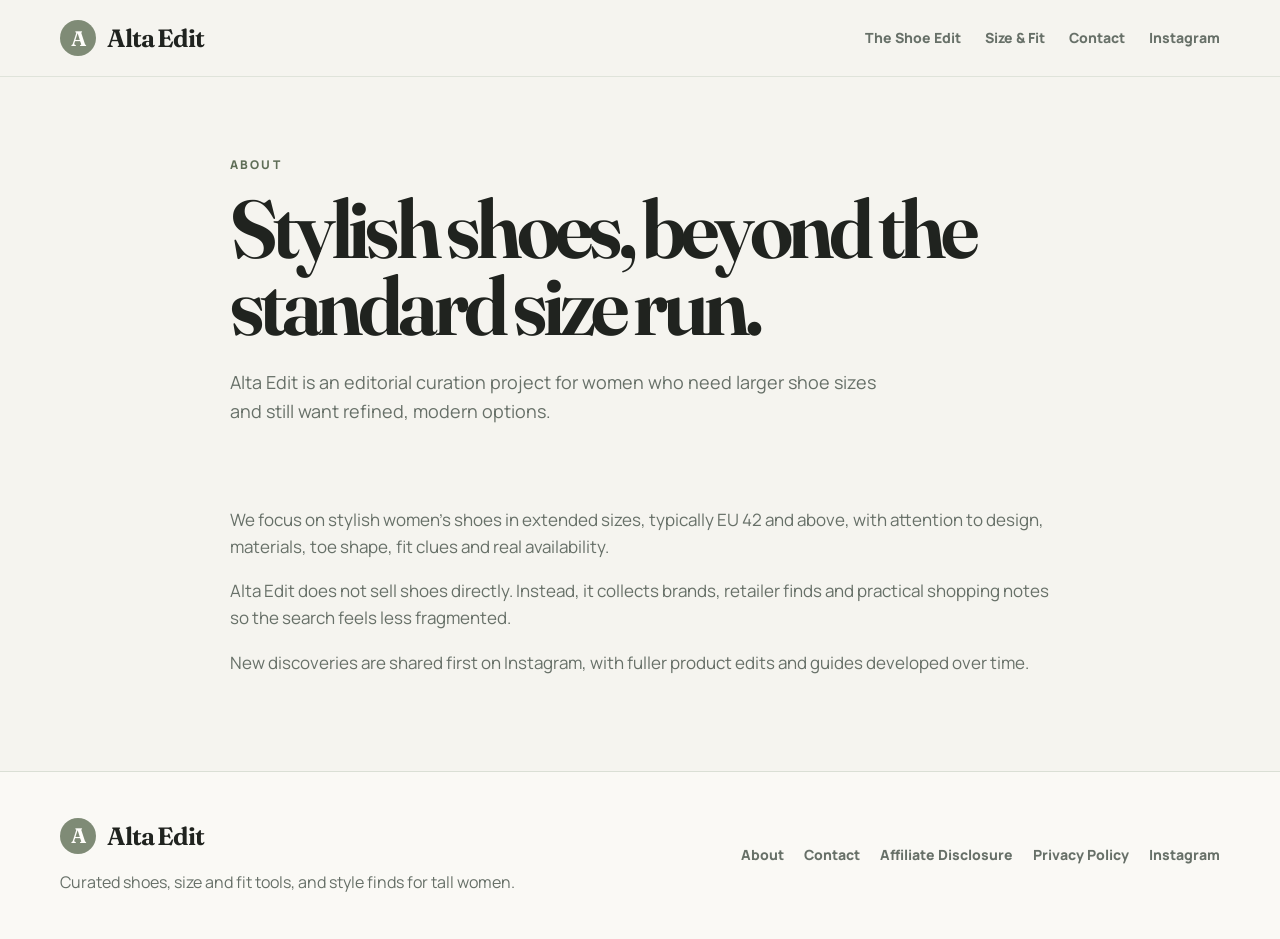
==== about.html @ fab606c3 "Prepare affiliate-ready editorial site" ====
<!doctype html>
<html lang="en">
<head>
  <meta charset="utf-8" />
  <meta name="viewport" content="width=device-width, initial-scale=1" />
  <title>About Alta Edit | Extended-Size Women’s Shoe Curation</title>
  <meta name="description" content="Learn about Alta Edit, an editorial curation site for stylish women’s shoes in extended sizes and polished finds beyond the standard size run." />
  <meta name="author" content="Alta Edit" />
  <meta property="og:title" content="About Alta Edit" />
  <meta property="og:description" content="Editorial curation for stylish women’s shoes beyond the standard size run." />
  <meta property="og:type" content="website" />
  <meta property="og:url" content="https://altaedit.com/about.html" />
  <meta property="og:site_name" content="Alta Edit" />
  <meta property="og:image" content="https://altaedit.com/assets/founder.png" />
  <meta name="twitter:card" content="summary_large_image" />
  <link rel="preconnect" href="https://fonts.googleapis.com" />
  <link rel="preconnect" href="https://fonts.gstatic.com" crossorigin />
  <link href="https://fonts.googleapis.com/css2?family=Fraunces:opsz,wght@9..144,500;9..144,600;9..144,700&family=Manrope:wght@400;500;600;700;800&display=swap" rel="stylesheet" />
  <link rel="stylesheet" href="styles.css" />
</head>
<body>
  <a class="skip-link" href="#main">Skip to content</a>
  <header class="site-header" data-header>
    <nav class="nav container" aria-label="Main navigation">
      <a href="/" class="brand" aria-label="Alta Edit home"><span class="brand-mark">A</span><span>Alta Edit</span></a>
      <button class="nav-toggle" type="button" aria-expanded="false" aria-controls="nav-menu" data-nav-toggle><span class="sr-only">Open menu</span><span></span><span></span></button>
      <div class="nav-menu" id="nav-menu" data-nav-menu><a href="/#shoe-edit">The Shoe Edit</a><a href="/#size-fit">Size &amp; Fit</a><a href="/contact.html">Contact</a><a href="https://www.instagram.com/altaedit.tall/" target="_blank" rel="noopener noreferrer">Instagram</a></div>
    </nav>
  </header>
  <main id="main" class="page-main">
    <section class="section page-hero"><div class="container narrow"><p class="eyebrow">About</p><h1>Stylish shoes, beyond the standard size run.</h1><p class="hero-text">Alta Edit is an editorial curation project for women who need larger shoe sizes and still want refined, modern options.</p></div></section>
    <section class="section page-content"><div class="container narrow"><p>We focus on stylish women’s shoes in extended sizes, typically EU 42 and above, with attention to design, materials, toe shape, fit clues and real availability.</p><p>Alta Edit does not sell shoes directly. Instead, it collects brands, retailer finds and practical shopping notes so the search feels less fragmented.</p><p>New discoveries are shared first on Instagram, with fuller product edits and guides developed over time.</p></div></section>
  </main>
  <footer class="site-footer"><div class="container footer-grid"><div><a href="/" class="brand footer-brand"><span class="brand-mark">A</span><span>Alta Edit</span></a><p>Curated shoes, size and fit tools, and style finds for tall women.</p></div><div class="footer-links"><a href="/about.html">About</a><a href="/contact.html">Contact</a><a href="/affiliate-disclosure.html">Affiliate Disclosure</a><a href="/privacy-policy.html">Privacy Policy</a><a href="https://www.instagram.com/altaedit.tall/" target="_blank" rel="noopener noreferrer">Instagram</a></div></div></footer>
  <script src="script.js"></script>
</body>
</html>
---- styles.css ----
:root {
  --bg: #F5F4EF;
  --surface: #FFFEFB;
  --text: #20231F;
  --muted: #677068;
  --accent: #7F8B76;
  --accent-dark: #5F6E57;
  --soft: #E3E7DD;
  --border: #DADFD5;
  --border-strong: #C8D0C0;
  --white: #FFFFFF;
  --shadow: 0 22px 70px rgba(32, 35, 31, 0.08);
  --radius-lg: 34px;
  --radius-md: 24px;
  --radius-sm: 16px;
  --container: 1160px;
  --font-heading: "Fraunces", Georgia, serif;
  --font-body: "Manrope", system-ui, -apple-system, BlinkMacSystemFont, "Segoe UI", sans-serif;
}

* {
  box-sizing: border-box;
}

html {
  scroll-behavior: smooth;
  scroll-padding-top: 96px;
}

body {
  margin: 0;
  overflow-x: hidden;
  background: var(--bg);
  color: var(--text);
  font-family: var(--font-body);
  font-size: 16px;
  line-height: 1.6;
}

body.menu-open {
  overflow: hidden;
}

img,
svg {
  max-width: 100%;
  height: auto;
}

a {
  color: inherit;
  text-decoration: none;
}

p,
h1,
h2,
h3 {
  margin-top: 0;
}

p {
  color: var(--muted);
}

.container {
  width: min(var(--container), calc(100% - 40px));
  margin-inline: auto;
}

.section {
  padding: 78px 0;
}

.skip-link {
  position: absolute;
  left: 16px;
  top: 16px;
  z-index: 100;
  transform: translateY(-160%);
  background: var(--text);
  color: var(--surface);
  padding: 10px 14px;
  border-radius: 999px;
  font-weight: 800;
}

.skip-link:focus {
  transform: translateY(0);
}

.sr-only {
  position: absolute;
  width: 1px;
  height: 1px;
  padding: 0;
  margin: -1px;
  overflow: hidden;
  clip-path: inset(50%);
  white-space: nowrap;
  border: 0;
}

.site-header {
  position: sticky;
  top: 0;
  z-index: 50;
  background: rgba(245, 244, 239, 0.86);
  backdrop-filter: blur(18px);
  border-bottom: 1px solid rgba(218, 223, 213, 0.8);
  transition: box-shadow 180ms ease, background 180ms ease;
}

.site-header.is-scrolled {
  background: rgba(255, 254, 251, 0.92);
  box-shadow: 0 12px 40px rgba(32, 35, 31, 0.07);
}

.nav {
  min-height: 76px;
  display: flex;
  align-items: center;
  justify-content: space-between;
  gap: 24px;
}

.brand {
  display: inline-flex;
  align-items: center;
  gap: 11px;
  font-family: var(--font-heading);
  font-size: 25px;
  font-weight: 650;
  letter-spacing: -0.045em;
}

.brand-mark {
  display: inline-grid;
  place-items: center;
  width: 36px;
  height: 36px;
  border-radius: 999px;
  background: var(--accent);
  color: var(--surface);
  font-family: var(--font-heading);
  font-size: 21px;
  line-height: 1;
}

.nav-menu {
  display: flex;
  align-items: center;
  gap: 24px;
  color: var(--muted);
  font-size: 14px;
  font-weight: 800;
}

.nav-menu a {
  transition: color 180ms ease;
}

.nav-menu a:hover,
.nav-menu a:focus-visible {
  color: var(--text);
}

.nav-toggle {
  display: none;
  width: 44px;
  height: 44px;
  border: 1px solid var(--border);
  border-radius: 999px;
  background: var(--surface);
  padding: 0;
  cursor: pointer;
}

.nav-toggle span:not(.sr-only) {
  display: block;
  width: 18px;
  height: 2px;
  margin: 5px auto;
  background: var(--text);
  border-radius: 999px;
  transition: transform 180ms ease, opacity 180ms ease;
}

.nav-toggle[aria-expanded="true"] span:nth-child(2) {
  transform: translateY(3.5px) rotate(45deg);
}

.nav-toggle[aria-expanded="true"] span:nth-child(3) {
  transform: translateY(-3.5px) rotate(-45deg);
}

.hero {
  min-height: calc(100svh - 76px);
  display: grid;
  align-items: center;
  padding-top: 72px;
  padding-bottom: 72px;
}

.hero-grid {
  display: grid;
  grid-template-columns: minmax(0, 1.04fr) minmax(320px, 0.74fr);
  align-items: center;
  gap: clamp(34px, 6vw, 76px);
}

.eyebrow {
  margin-bottom: 16px;
  color: var(--accent-dark);
  font-size: 12px;
  font-weight: 850;
  letter-spacing: 0.18em;
  text-transform: uppercase;
}

h1,
h2 {
  font-family: var(--font-heading);
  font-weight: 650;
  letter-spacing: -0.06em;
  line-height: 0.94;
  color: var(--text);
}

h1 {
  max-width: 780px;
  font-size: clamp(48px, 6.4vw, 86px);
  margin-bottom: 24px;
}

h2 {
  font-size: clamp(40px, 5vw, 66px);
  margin-bottom: 18px;
}

h3 {
  color: var(--text);
  font-size: 21px;
  line-height: 1.2;
  margin-bottom: 10px;
}

.hero-text {
  max-width: 650px;
  font-size: 18px;
}

.hero-actions,
.actions {
  display: flex;
  align-items: center;
  gap: 12px;
  flex-wrap: wrap;
  margin-top: 32px;
}

.button {
  display: inline-flex;
  min-height: 48px;
  align-items: center;
  justify-content: center;
  border-radius: 999px;
  padding: 13px 20px;
  font-size: 14px;
  font-weight: 850;
  border: 1px solid transparent;
  transition: transform 180ms ease, box-shadow 180ms ease, background 180ms ease;
}

.button:hover,
.button:focus-visible {
  transform: translateY(-2px);
}

.button-primary {
  background: var(--accent);
  color: var(--surface);
  box-shadow: 0 12px 30px rgba(127, 139, 118, 0.28);
}

.button-primary:hover,
.button-primary:focus-visible {
  background: var(--accent-dark);
}

.button-secondary {
  color: var(--text);
  border-color: var(--border-strong);
  background: rgba(255, 254, 251, 0.55);
}

.hero-card {
  background: var(--surface);
  border: 1px solid var(--border);
  border-radius: var(--radius-lg);
  box-shadow: var(--shadow);
  padding: 24px;
  min-height: 470px;
  display: grid;
  grid-template-rows: auto minmax(230px, 1fr) auto;
  gap: 24px;
  overflow: hidden;
  position: relative;
}

.hero-card::before {
  content: "";
  position: absolute;
  inset: 18px;
  border-radius: 28px;
  background: linear-gradient(145deg, rgba(227, 231, 221, 0.72), rgba(255, 254, 251, 0));
  z-index: 0;
}

.hero-card > * {
  position: relative;
  z-index: 1;
}

.hero-card-top {
  display: flex;
  justify-content: space-between;
  align-items: center;
  gap: 12px;
}

.hero-card-label {
  display: inline-flex;
  align-items: center;
  min-height: 34px;
  border: 1px solid var(--border);
  border-radius: 999px;
  background: rgba(255, 254, 251, 0.78);
  color: var(--muted);
  font-size: 12px;
  font-weight: 850;
  letter-spacing: 0.16em;
  line-height: 1;
  padding: 0 13px;
  text-transform: uppercase;
}


.shoe-visual {
  width: 100%;
  min-height: 240px;
  position: relative;
  align-self: center;
  border-radius: 28px;
  background:
    linear-gradient(180deg, rgba(255, 254, 251, 0.62), rgba(227, 231, 221, 0.46)),
    radial-gradient(circle at 24% 24%, rgba(127, 139, 118, 0.16), transparent 34%);
  border: 1px solid rgba(218, 223, 213, 0.7);
  overflow: hidden;
}

.shoe-line {
  position: absolute;
  background: var(--text);
  opacity: 0.78;
}

.shoe-line-vamp {
  left: 18%;
  right: 24%;
  bottom: 84px;
  height: 2px;
  border-radius: 999px;
  transform: rotate(-10deg);
}

.shoe-line-vamp::before {
  content: "";
  position: absolute;
  left: 10%;
  top: -42px;
  width: 52%;
  height: 52px;
  border: 2px solid var(--text);
  border-right: 0;
  border-bottom: 0;
  border-radius: 999px 0 0 0;
  transform: rotate(7deg);
}

.shoe-line-sole {
  left: 14%;
  right: 10%;
  bottom: 72px;
  height: 3px;
  border-radius: 999px;
}

.shoe-line-heel {
  right: 16%;
  bottom: 38px;
  width: 3px;
  height: 50px;
  border-radius: 999px;
  transform: rotate(8deg);
}

.fit-note-card {
  width: fit-content;
  margin: 0 0 12px;
  padding: 9px 12px;
  border: 1px solid var(--border);
  border-radius: 999px;
  background: rgba(255, 254, 251, 0.78);
  color: var(--accent-dark);
  font-size: 12px;
  font-weight: 850;
  letter-spacing: 0.08em;
  text-transform: uppercase;
}

.hero-card-content {
  max-width: 360px;
}

.hero-card-content p:last-child {
  margin-bottom: 0;
  color: var(--muted);
  font-size: 17px;
}

.fit-grid,
.newsletter-box,
.footer-grid {
  display: grid;
  grid-template-columns: 0.9fr 1.1fr;
  gap: 46px;
  align-items: start;
}

.instagram-section {
  padding-top: 66px;
}

.section-header-split {
  max-width: none;
  display: grid;
  grid-template-columns: 0.95fr minmax(280px, 0.72fr);
  gap: 36px;
  align-items: end;
}

.section-header-split p {
  margin-bottom: 12px;
}

.text-link {
  color: var(--accent-dark);
  font-size: 14px;
  font-weight: 900;
}

.instagram-grid {
  display: grid;
  grid-template-columns: repeat(3, 1fr);
  gap: 18px;
}

.instagram-card {
  min-height: 230px;
  display: flex;
  flex-direction: column;
  justify-content: flex-end;
  padding: 24px;
  overflow: hidden;
  position: relative;
  border: 1px solid var(--border);
  border-radius: var(--radius-md);
  background: linear-gradient(145deg, #FFFEFB, #E8EDE0);
  box-shadow: 0 18px 45px rgba(32, 35, 31, 0.05);
}

.instagram-card::before {
  content: "";
  position: absolute;
  width: 170px;
  height: 170px;
  left: -46px;
  top: -44px;
  border-radius: 999px;
  background: rgba(127, 139, 118, 0.18);
}

.instagram-card-muted {
  background: linear-gradient(145deg, #EEF0E9, #FFFEFB);
}

.instagram-card span,
.instagram-card p {
  position: relative;
}

.instagram-card span {
  margin-bottom: 10px;
  color: var(--accent-dark);
  font-size: 12px;
  font-weight: 900;
  letter-spacing: 0.16em;
  text-transform: uppercase;
}

.instagram-card p {
  max-width: 260px;
  margin-bottom: 0;
  color: var(--text);
  font-family: var(--font-heading);
  font-size: 26px;
  letter-spacing: -0.04em;
  line-height: 1.08;
}

.founder-section {
  padding-top: 54px;
}

.founder-card {
  display: grid;
  grid-template-columns: 220px 1fr;
  gap: 34px;
  align-items: center;
  padding: 24px;
  border: 1px solid var(--border);
  border-radius: var(--radius-lg);
  background: var(--surface);
  box-shadow: 0 18px 55px rgba(32, 35, 31, 0.06);
}

.founder-image-wrap {
  aspect-ratio: 1;
  border-radius: 28px;
  overflow: hidden;
  background: var(--soft);
}

.founder-image {
  display: block;
  width: 100%;
  height: 100%;
  object-fit: cover;
}

.founder-copy {
  max-width: 760px;
}

.founder-copy h2 {
  font-size: clamp(32px, 3.4vw, 48px);
}

.founder-copy p {
  font-size: 17px;
}

.founder-copy p:last-child {
  margin-bottom: 0;
}

.section-header {
  max-width: 780px;
  margin-bottom: 34px;
}

.section-header p {
  font-size: 17px;
}

.category-grid {
  display: grid;
  grid-template-columns: repeat(3, 1fr);
  gap: 18px;
}

.category-card {
  min-height: 250px;
  display: flex;
  flex-direction: column;
  padding: 28px;
  background: var(--surface);
  border: 1px solid var(--border);
  border-radius: var(--radius-md);
  box-shadow: 0 18px 45px rgba(32, 35, 31, 0.05);
}

.category-number,
.tip span {
  color: var(--accent-dark);
  font-size: 12px;
  font-weight: 900;
  letter-spacing: 0.16em;
  text-transform: uppercase;
}

.category-card h3 {
  margin-top: 44px;
  font-size: 26px;
}

.category-card a {
  width: fit-content;
  margin-top: auto;
  color: var(--accent-dark);
  font-weight: 900;
}

.fit-section {
  background: linear-gradient(180deg, transparent 0%, rgba(227, 231, 221, 0.55) 100%);
}

.fit-panel {
  position: sticky;
  top: 116px;
}

.fit-panel p:last-child {
  font-size: 17px;
}

.tips-list {
  display: grid;
  gap: 14px;
}

.tip {
  display: grid;
  grid-template-columns: 54px 1fr;
  gap: 18px;
  align-items: start;
  background: var(--surface);
  border: 1px solid var(--border);
  border-radius: var(--radius-md);
  padding: 24px;
}

.tip h3 {
  margin-bottom: 8px;
}

.tip p {
  margin-bottom: 0;
}

.newsletter-section {
  padding-top: 42px;
}

.newsletter-box {
  background: var(--surface);
  border: 1px solid var(--border);
  border-radius: var(--radius-lg);
  box-shadow: var(--shadow);
  padding: 42px;
  align-items: center;
}

.newsletter-form {
  display: grid;
  grid-template-columns: 1fr auto;
  gap: 12px;
}

.newsletter-form input {
  width: 100%;
  min-height: 52px;
  border: 1px solid var(--border);
  border-radius: 999px;
  background: var(--bg);
  color: var(--text);
  font: inherit;
  padding: 0 18px;
  outline: none;
}

.newsletter-form input:focus {
  border-color: var(--accent);
  box-shadow: 0 0 0 4px rgba(127, 139, 118, 0.16);
}

.form-message {
  grid-column: 1 / -1;
  min-height: 24px;
  margin: 0;
  font-size: 14px;
}

.site-footer {
  padding: 44px 0;
  border-top: 1px solid var(--border);
  background: rgba(255, 254, 251, 0.45);
}

.footer-grid {
  align-items: center;
}

.footer-brand {
  margin-bottom: 14px;
}

.site-footer p {
  margin-bottom: 0;
}

.footer-links {
  display: flex;
  justify-content: flex-end;
  gap: 20px;
  flex-wrap: wrap;
  color: var(--muted);
  font-size: 14px;
  font-weight: 850;
}

.footer-links a:hover {
  color: var(--text);
}

@media (max-width: 900px) {
  .section {
    padding: 64px 0;
  }

  .nav-toggle {
    display: block;
    position: relative;
    z-index: 60;
  }

  .nav-menu {
    position: fixed;
    inset: 76px 20px auto 20px;
    display: grid;
    gap: 0;
    padding: 14px;
    background: var(--surface);
    border: 1px solid var(--border);
    border-radius: var(--radius-md);
    box-shadow: var(--shadow);
    opacity: 0;
    visibility: hidden;
    transform: translateY(-10px);
    transition: opacity 180ms ease, visibility 180ms ease, transform 180ms ease;
  }

  .nav-menu.is-open {
    opacity: 1;
    visibility: visible;
    transform: translateY(0);
  }

  .nav-menu a {
    padding: 14px 12px;
    border-radius: 14px;
  }

  .nav-menu a:hover {
    background: var(--soft);
  }

  .hero {
    min-height: auto;
    padding-top: 56px;
    padding-bottom: 42px;
  }

  .hero-grid,
  .section-header-split,
  .fit-grid,
  .newsletter-box,
  .footer-grid,
  .founder-card {
    grid-template-columns: 1fr;
  }

  .hero-card {
    min-height: auto;
    grid-template-rows: auto minmax(190px, auto) auto;
  }

  .hero-card-content {
    max-width: none;
  }

  .founder-image-wrap {
    max-width: 320px;
  }

  .category-grid,
  .instagram-grid {
    grid-template-columns: 1fr;
  }

  .fit-panel {
    position: static;
  }

  .newsletter-form {
    grid-template-columns: 1fr;
  }

  .footer-links {
    justify-content: flex-start;
  }
}

@media (max-width: 560px) {
  .container {
    width: min(var(--container), calc(100% - 28px));
  }

  .section {
    padding: 54px 0;
  }

  .nav {
    min-height: 68px;
  }

  .brand {
    font-size: 23px;
  }

  h1 {
    font-size: clamp(42px, 13vw, 54px);
  }

  h2 {
    font-size: 42px;
  }

  .hero-actions,
  .actions {
    align-items: stretch;
    flex-direction: column;
  }

  .hero-card {
    gap: 18px;
    padding: 20px;
  }

  .hero-card-top {
    align-items: flex-start;
    flex-direction: column;
  }

  .shoe-visual {
    min-height: 180px;
  }

  .button {
    width: 100%;
  }

  .newsletter-box,
  .founder-card {
    padding: 26px;
  }

  .category-card {
    min-height: auto;
  }

  .category-card h3 {
    margin-top: 32px;
  }

  .instagram-card {
    min-height: 190px;
  }

  .instagram-card p {
    font-size: 24px;
  }

  .tip {
    grid-template-columns: 1fr;
  }
}

.disclosure-note {
  max-width: 820px;
  margin-top: 18px;
  padding: 16px 18px;
  border: 1px solid var(--border);
  border-radius: var(--radius-sm);
  background: rgba(255, 254, 251, 0.68);
  color: var(--muted);
  font-size: 14px;
}

.criteria-section {
  background: rgba(255, 254, 251, 0.34);
}

.criteria-grid {
  display: grid;
  grid-template-columns: 0.86fr 1.14fr;
  gap: 40px;
  align-items: start;
}

.criteria-list,
.process-grid {
  margin: 0;
}

.criteria-list {
  display: grid;
  grid-template-columns: repeat(2, 1fr);
  gap: 14px;
  padding: 0;
  list-style: none;
}

.criteria-list li,
.process-grid article {
  border: 1px solid var(--border);
  border-radius: var(--radius-md);
  background: var(--surface);
  box-shadow: 0 18px 45px rgba(32, 35, 31, 0.04);
}

.criteria-list li {
  padding: 20px;
  color: var(--text);
  font-weight: 750;
}

.process-grid {
  display: grid;
  grid-template-columns: repeat(4, 1fr);
  gap: 18px;
}

.process-grid article {
  padding: 24px;
}

.process-grid span {
  color: var(--accent-dark);
  font-size: 12px;
  font-weight: 900;
  letter-spacing: 0.16em;
}

.process-grid h3 {
  margin-top: 30px;
}

.process-grid p {
  margin-bottom: 0;
}

.narrow {
  max-width: 820px;
}

.page-main .page-hero {
  padding-bottom: 34px;
}

.page-content {
  padding-top: 28px;
}

.page-content h2 {
  margin-top: 34px;
  font-size: clamp(30px, 3.2vw, 42px);
}

.page-content p {
  font-size: 17px;
}

@media (max-width: 900px) {
  .criteria-grid,
  .criteria-list,
  .process-grid {
    grid-template-columns: 1fr;
  }
}
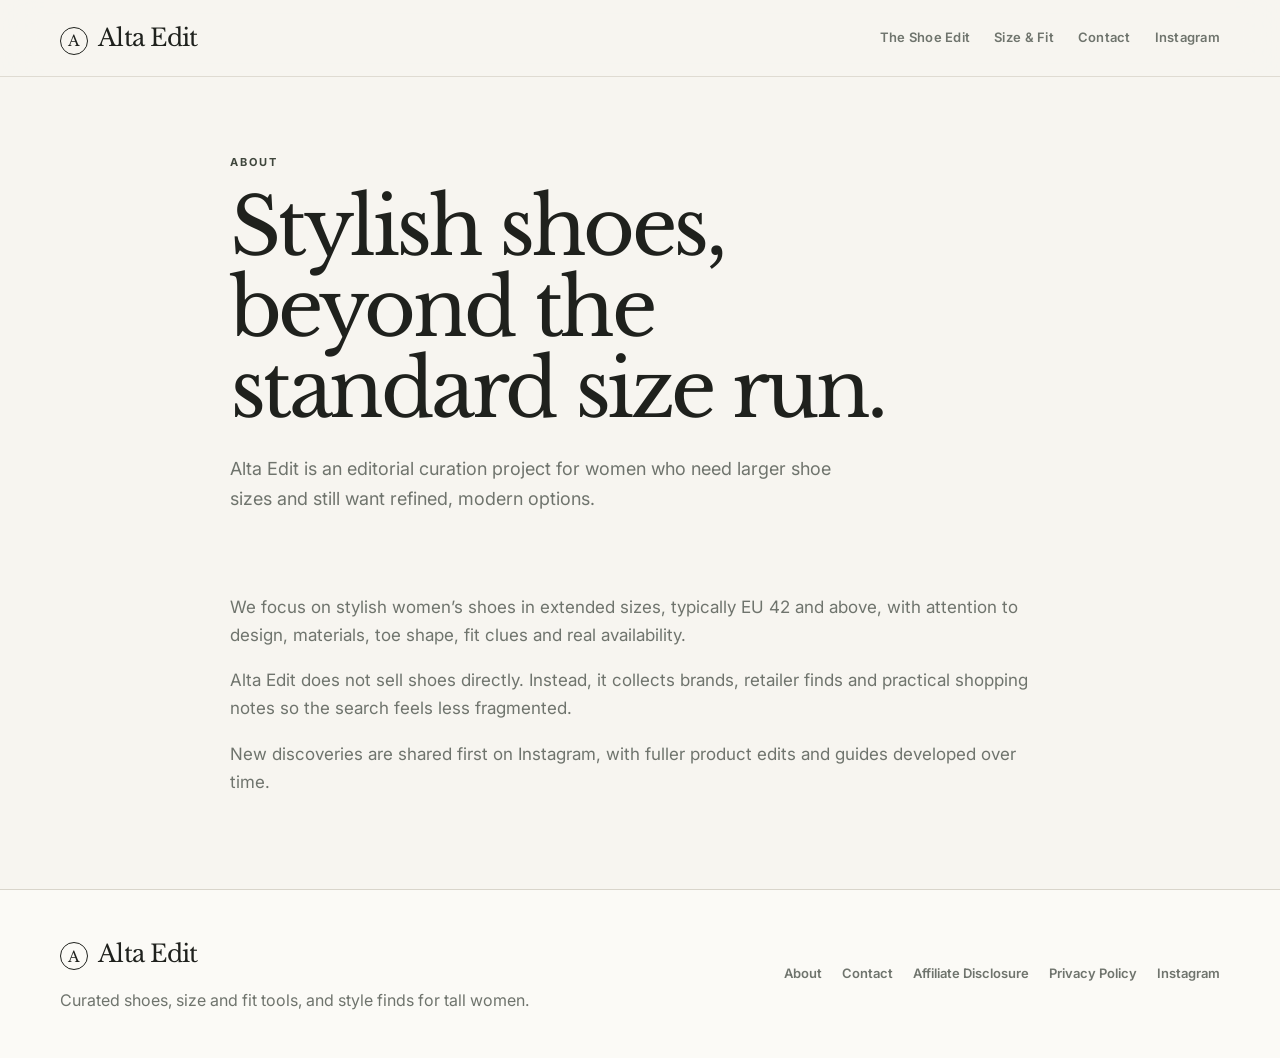
==== commit bdc42f2c: "Add About/Contact/Legal pages, refresh homepage copy and add editorial visuals/styles ### Motivation" ====
--- a/about.html
+++ b/about.html
@@ -15,7 +15,7 @@
   <meta name="twitter:card" content="summary_large_image" />
   <link rel="preconnect" href="https://fonts.googleapis.com" />
   <link rel="preconnect" href="https://fonts.gstatic.com" crossorigin />
-  <link href="https://fonts.googleapis.com/css2?family=Fraunces:opsz,wght@9..144,500;9..144,600;9..144,700&family=Manrope:wght@400;500;600;700;800&display=swap" rel="stylesheet" />
+  <link href="https://fonts.googleapis.com/css2?family=Inter:wght@400;500;600;700&family=Libre+Baskerville:wght@400;700&display=swap" rel="stylesheet" />
   <link rel="stylesheet" href="styles.css" />
 </head>
 <body>
--- a/styles.css
+++ b/styles.css
@@ -1,21 +1,21 @@
 :root {
-  --bg: #F5F4EF;
+  --bg: #F7F5F0;
   --surface: #FFFEFB;
-  --text: #20231F;
-  --muted: #677068;
-  --accent: #7F8B76;
-  --accent-dark: #5F6E57;
-  --soft: #E3E7DD;
-  --border: #DADFD5;
-  --border-strong: #C8D0C0;
+  --text: #1F211D;
+  --muted: #6F746D;
+  --accent: #5E6658;
+  --accent-dark: #3F463C;
+  --soft: #ECE8DF;
+  --border: #D9D5CB;
+  --border-strong: #BEB8AC;
   --white: #FFFFFF;
-  --shadow: 0 22px 70px rgba(32, 35, 31, 0.08);
-  --radius-lg: 34px;
-  --radius-md: 24px;
-  --radius-sm: 16px;
+  --shadow: 0 18px 45px rgba(31, 33, 29, 0.06);
+  --radius-lg: 18px;
+  --radius-md: 12px;
+  --radius-sm: 8px;
   --container: 1160px;
-  --font-heading: "Fraunces", Georgia, serif;
-  --font-body: "Manrope", system-ui, -apple-system, BlinkMacSystemFont, "Segoe UI", sans-serif;
+  --font-heading: "Libre Baskerville", Georgia, serif;
+  --font-body: "Inter", system-ui, -apple-system, BlinkMacSystemFont, "Segoe UI", sans-serif;
 }
 
 * {
@@ -34,7 +34,7 @@
   color: var(--text);
   font-family: var(--font-body);
   font-size: 16px;
-  line-height: 1.6;
+  line-height: 1.65;
 }
 
 body.menu-open {
@@ -69,7 +69,7 @@
 }
 
 .section {
-  padding: 78px 0;
+  padding: 76px 0;
 }
 
 .skip-link {
@@ -81,8 +81,8 @@
   background: var(--text);
   color: var(--surface);
   padding: 10px 14px;
-  border-radius: 999px;
-  font-weight: 800;
+  border-radius: var(--radius-sm);
+  font-weight: 700;
 }
 
 .skip-link:focus {
@@ -105,15 +105,15 @@
   position: sticky;
   top: 0;
   z-index: 50;
-  background: rgba(245, 244, 239, 0.86);
+  background: rgba(247, 245, 240, 0.9);
   backdrop-filter: blur(18px);
-  border-bottom: 1px solid rgba(218, 223, 213, 0.8);
+  border-bottom: 1px solid rgba(217, 213, 203, 0.82);
   transition: box-shadow 180ms ease, background 180ms ease;
 }
 
 .site-header.is-scrolled {
-  background: rgba(255, 254, 251, 0.92);
-  box-shadow: 0 12px 40px rgba(32, 35, 31, 0.07);
+  background: rgba(255, 254, 251, 0.94);
+  box-shadow: 0 10px 30px rgba(31, 33, 29, 0.05);
 }
 
 .nav {
@@ -126,24 +126,23 @@
 
 .brand {
   display: inline-flex;
-  align-items: center;
-  gap: 11px;
+  align-items: baseline;
+  gap: 10px;
   font-family: var(--font-heading);
-  font-size: 25px;
-  font-weight: 650;
-  letter-spacing: -0.045em;
+  font-size: 24px;
+  letter-spacing: -0.03em;
 }
 
 .brand-mark {
   display: inline-grid;
   place-items: center;
-  width: 36px;
-  height: 36px;
-  border-radius: 999px;
-  background: var(--accent);
-  color: var(--surface);
+  width: 28px;
+  height: 28px;
+  border: 1px solid var(--text);
+  border-radius: 50%;
+  color: var(--text);
   font-family: var(--font-heading);
-  font-size: 21px;
+  font-size: 15px;
   line-height: 1;
 }
 
@@ -152,25 +151,32 @@
   align-items: center;
   gap: 24px;
   color: var(--muted);
-  font-size: 14px;
-  font-weight: 800;
-}
-
-.nav-menu a {
-  transition: color 180ms ease;
+  font-size: 13px;
+  font-weight: 600;
+  letter-spacing: 0.02em;
+}
+
+.nav-menu a,
+.text-link,
+.category-card a,
+.footer-links a {
+  transition: color 180ms ease, border-color 180ms ease;
 }
 
 .nav-menu a:hover,
-.nav-menu a:focus-visible {
+.nav-menu a:focus-visible,
+.footer-links a:hover,
+.text-link:hover,
+.category-card a:hover {
   color: var(--text);
 }
 
 .nav-toggle {
   display: none;
-  width: 44px;
-  height: 44px;
+  width: 42px;
+  height: 42px;
   border: 1px solid var(--border);
-  border-radius: 999px;
+  border-radius: 50%;
   background: var(--surface);
   padding: 0;
   cursor: pointer;
@@ -179,41 +185,40 @@
 .nav-toggle span:not(.sr-only) {
   display: block;
   width: 18px;
-  height: 2px;
+  height: 1px;
   margin: 5px auto;
   background: var(--text);
-  border-radius: 999px;
   transition: transform 180ms ease, opacity 180ms ease;
 }
 
 .nav-toggle[aria-expanded="true"] span:nth-child(2) {
-  transform: translateY(3.5px) rotate(45deg);
+  transform: translateY(3px) rotate(45deg);
 }
 
 .nav-toggle[aria-expanded="true"] span:nth-child(3) {
-  transform: translateY(-3.5px) rotate(-45deg);
+  transform: translateY(-3px) rotate(-45deg);
 }
 
 .hero {
   min-height: calc(100svh - 76px);
   display: grid;
   align-items: center;
-  padding-top: 72px;
-  padding-bottom: 72px;
+  padding-top: 70px;
+  padding-bottom: 70px;
 }
 
 .hero-grid {
   display: grid;
-  grid-template-columns: minmax(0, 1.04fr) minmax(320px, 0.74fr);
-  align-items: center;
-  gap: clamp(34px, 6vw, 76px);
+  grid-template-columns: minmax(0, 1fr) minmax(320px, 0.66fr);
+  align-items: center;
+  gap: clamp(42px, 7vw, 92px);
 }
 
 .eyebrow {
   margin-bottom: 16px;
   color: var(--accent-dark);
-  font-size: 12px;
-  font-weight: 850;
+  font-size: 11px;
+  font-weight: 700;
   letter-spacing: 0.18em;
   text-transform: uppercase;
 }
@@ -221,32 +226,33 @@
 h1,
 h2 {
   font-family: var(--font-heading);
-  font-weight: 650;
-  letter-spacing: -0.06em;
-  line-height: 0.94;
+  font-weight: 400;
+  letter-spacing: -0.045em;
+  line-height: 1.02;
   color: var(--text);
 }
 
 h1 {
-  max-width: 780px;
-  font-size: clamp(48px, 6.4vw, 86px);
+  max-width: 760px;
+  font-size: clamp(48px, 6.2vw, 84px);
   margin-bottom: 24px;
 }
 
 h2 {
-  font-size: clamp(40px, 5vw, 66px);
+  font-size: clamp(34px, 4.5vw, 58px);
   margin-bottom: 18px;
 }
 
 h3 {
   color: var(--text);
   font-size: 21px;
-  line-height: 1.2;
+  font-weight: 500;
+  line-height: 1.22;
   margin-bottom: 10px;
 }
 
 .hero-text {
-  max-width: 650px;
+  max-width: 620px;
   font-size: 18px;
 }
 
@@ -261,26 +267,21 @@
 
 .button {
   display: inline-flex;
-  min-height: 48px;
+  min-height: 46px;
   align-items: center;
   justify-content: center;
-  border-radius: 999px;
-  padding: 13px 20px;
-  font-size: 14px;
-  font-weight: 850;
+  border-radius: 0;
+  padding: 12px 18px;
+  font-size: 13px;
+  font-weight: 700;
   border: 1px solid transparent;
-  transition: transform 180ms ease, box-shadow 180ms ease, background 180ms ease;
-}
-
-.button:hover,
-.button:focus-visible {
-  transform: translateY(-2px);
+  letter-spacing: 0.02em;
+  transition: background 180ms ease, color 180ms ease, border-color 180ms ease;
 }
 
 .button-primary {
-  background: var(--accent);
+  background: var(--text);
   color: var(--surface);
-  box-shadow: 0 12px 30px rgba(127, 139, 118, 0.28);
 }
 
 .button-primary:hover,
@@ -291,142 +292,46 @@
 .button-secondary {
   color: var(--text);
   border-color: var(--border-strong);
-  background: rgba(255, 254, 251, 0.55);
+  background: transparent;
+}
+
+.button-secondary:hover,
+.button-secondary:focus-visible {
+  border-color: var(--text);
 }
 
 .hero-card {
-  background: var(--surface);
+  display: grid;
+  gap: 18px;
+  padding: 0;
+  background: transparent;
+}
+
+.hero-image-placeholder {
+  min-height: 520px;
+}
+
+.hero-card-label {
+  margin: 0 0 8px;
+  color: var(--accent-dark);
+  font-size: 11px;
+  font-weight: 700;
+  letter-spacing: 0.16em;
+  text-transform: uppercase;
+}
+
+.hero-card-content p:last-child {
+  max-width: 340px;
+  margin-bottom: 0;
+  font-size: 15px;
+}
+
+.image-placeholder {
+  min-height: 270px;
   border: 1px solid var(--border);
-  border-radius: var(--radius-lg);
-  box-shadow: var(--shadow);
-  padding: 24px;
-  min-height: 470px;
-  display: grid;
-  grid-template-rows: auto minmax(230px, 1fr) auto;
-  gap: 24px;
-  overflow: hidden;
-  position: relative;
-}
-
-.hero-card::before {
-  content: "";
-  position: absolute;
-  inset: 18px;
-  border-radius: 28px;
-  background: linear-gradient(145deg, rgba(227, 231, 221, 0.72), rgba(255, 254, 251, 0));
-  z-index: 0;
-}
-
-.hero-card > * {
-  position: relative;
-  z-index: 1;
-}
-
-.hero-card-top {
-  display: flex;
-  justify-content: space-between;
-  align-items: center;
-  gap: 12px;
-}
-
-.hero-card-label {
-  display: inline-flex;
-  align-items: center;
-  min-height: 34px;
-  border: 1px solid var(--border);
-  border-radius: 999px;
-  background: rgba(255, 254, 251, 0.78);
-  color: var(--muted);
-  font-size: 12px;
-  font-weight: 850;
-  letter-spacing: 0.16em;
-  line-height: 1;
-  padding: 0 13px;
-  text-transform: uppercase;
-}
-
-
-.shoe-visual {
-  width: 100%;
-  min-height: 240px;
-  position: relative;
-  align-self: center;
-  border-radius: 28px;
   background:
-    linear-gradient(180deg, rgba(255, 254, 251, 0.62), rgba(227, 231, 221, 0.46)),
-    radial-gradient(circle at 24% 24%, rgba(127, 139, 118, 0.16), transparent 34%);
-  border: 1px solid rgba(218, 223, 213, 0.7);
-  overflow: hidden;
-}
-
-.shoe-line {
-  position: absolute;
-  background: var(--text);
-  opacity: 0.78;
-}
-
-.shoe-line-vamp {
-  left: 18%;
-  right: 24%;
-  bottom: 84px;
-  height: 2px;
-  border-radius: 999px;
-  transform: rotate(-10deg);
-}
-
-.shoe-line-vamp::before {
-  content: "";
-  position: absolute;
-  left: 10%;
-  top: -42px;
-  width: 52%;
-  height: 52px;
-  border: 2px solid var(--text);
-  border-right: 0;
-  border-bottom: 0;
-  border-radius: 999px 0 0 0;
-  transform: rotate(7deg);
-}
-
-.shoe-line-sole {
-  left: 14%;
-  right: 10%;
-  bottom: 72px;
-  height: 3px;
-  border-radius: 999px;
-}
-
-.shoe-line-heel {
-  right: 16%;
-  bottom: 38px;
-  width: 3px;
-  height: 50px;
-  border-radius: 999px;
-  transform: rotate(8deg);
-}
-
-.fit-note-card {
-  width: fit-content;
-  margin: 0 0 12px;
-  padding: 9px 12px;
-  border: 1px solid var(--border);
-  border-radius: 999px;
-  background: rgba(255, 254, 251, 0.78);
-  color: var(--accent-dark);
-  font-size: 12px;
-  font-weight: 850;
-  letter-spacing: 0.08em;
-  text-transform: uppercase;
-}
-
-.hero-card-content {
-  max-width: 360px;
-}
-
-.hero-card-content p:last-child {
-  margin-bottom: 0;
-  color: var(--muted);
-  font-size: 17px;
+    linear-gradient(135deg, rgba(255, 254, 251, 0.35), rgba(31, 33, 29, 0.04)),
+    linear-gradient(180deg, #E6E1D7 0%, #F8F6F1 100%);
 }
 
 .fit-grid,
@@ -438,8 +343,97 @@
   align-items: start;
 }
 
+.section-header {
+  max-width: 780px;
+  margin-bottom: 34px;
+}
+
+.section-header p {
+  font-size: 17px;
+}
+
+.shoe-edit-section {
+  padding-top: 58px;
+}
+
+.shoe-edit-intro {
+  display: grid;
+  grid-template-columns: minmax(0, 1fr) 330px;
+  gap: 36px;
+  align-items: end;
+  margin-bottom: 34px;
+}
+
+.shoe-edit-intro .section-header {
+  margin-bottom: 0;
+}
+
+.disclosure-note {
+  max-width: 760px;
+  margin-top: 16px;
+  color: var(--muted);
+  font-size: 13px !important;
+}
+
+.criteria-note {
+  padding-top: 18px;
+  border-top: 1px solid var(--border);
+}
+
+.criteria-note span {
+  color: var(--accent-dark);
+  font-size: 11px;
+  font-weight: 700;
+  letter-spacing: 0.16em;
+  text-transform: uppercase;
+}
+
+.criteria-note p {
+  margin: 10px 0 0;
+  font-size: 14px;
+}
+
+.category-grid {
+  display: grid;
+  grid-template-columns: repeat(3, 1fr);
+  gap: 28px 22px;
+}
+
+.category-card {
+  min-height: 100%;
+  display: flex;
+  flex-direction: column;
+  padding-bottom: 6px;
+  border-bottom: 1px solid var(--border);
+}
+
+.category-card .image-placeholder {
+  min-height: 300px;
+  margin-bottom: 18px;
+}
+
+.category-card h3 {
+  font-family: var(--font-body);
+  font-size: 20px;
+}
+
+.category-card p {
+  margin-bottom: 22px;
+  font-size: 15px;
+}
+
+.category-card a {
+  width: fit-content;
+  margin-top: auto;
+  color: var(--accent-dark);
+  font-size: 13px;
+  font-weight: 700;
+  letter-spacing: 0.02em;
+  border-bottom: 1px solid currentColor;
+}
+
 .instagram-section {
-  padding-top: 66px;
+  padding-top: 62px;
 }
 
 .section-header-split {
@@ -456,67 +450,79 @@
 
 .text-link {
   color: var(--accent-dark);
-  font-size: 14px;
-  font-weight: 900;
+  font-size: 13px;
+  font-weight: 700;
+  border-bottom: 1px solid currentColor;
 }
 
 .instagram-grid {
   display: grid;
-  grid-template-columns: repeat(3, 1fr);
-  gap: 18px;
+  grid-template-columns: repeat(6, 1fr);
+  gap: 14px;
 }
 
 .instagram-card {
-  min-height: 230px;
-  display: flex;
-  flex-direction: column;
-  justify-content: flex-end;
-  padding: 24px;
-  overflow: hidden;
-  position: relative;
-  border: 1px solid var(--border);
-  border-radius: var(--radius-md);
-  background: linear-gradient(145deg, #FFFEFB, #E8EDE0);
-  box-shadow: 0 18px 45px rgba(32, 35, 31, 0.05);
-}
-
-.instagram-card::before {
-  content: "";
-  position: absolute;
-  width: 170px;
-  height: 170px;
-  left: -46px;
-  top: -44px;
-  border-radius: 999px;
-  background: rgba(127, 139, 118, 0.18);
-}
-
-.instagram-card-muted {
-  background: linear-gradient(145deg, #EEF0E9, #FFFEFB);
-}
-
-.instagram-card span,
-.instagram-card p {
-  position: relative;
+  display: block;
+}
+
+.instagram-card .image-placeholder {
+  min-height: 180px;
 }
 
 .instagram-card span {
-  margin-bottom: 10px;
+  display: block;
+  margin-top: 10px;
   color: var(--accent-dark);
-  font-size: 12px;
-  font-weight: 900;
-  letter-spacing: 0.16em;
+  font-size: 11px;
+  font-weight: 700;
+  letter-spacing: 0.14em;
   text-transform: uppercase;
 }
 
-.instagram-card p {
-  max-width: 260px;
+.fit-section {
+  background: linear-gradient(180deg, transparent 0%, rgba(236, 232, 223, 0.5) 100%);
+}
+
+.fit-panel {
+  position: sticky;
+  top: 116px;
+}
+
+.fit-panel p:last-child {
+  font-size: 17px;
+}
+
+.tips-list {
+  display: grid;
+  gap: 0;
+  border-top: 1px solid var(--border);
+}
+
+.tip {
+  display: grid;
+  grid-template-columns: 100px 1fr;
+  gap: 22px;
+  align-items: start;
+  padding: 22px 0;
+  border-bottom: 1px solid var(--border);
+}
+
+.tip span {
+  color: var(--accent-dark);
+  font-size: 11px;
+  font-weight: 700;
+  letter-spacing: 0.14em;
+  text-transform: uppercase;
+}
+
+.tip h3 {
+  margin-bottom: 8px;
+  font-family: var(--font-body);
+  font-size: 18px;
+}
+
+.tip p {
   margin-bottom: 0;
-  color: var(--text);
-  font-family: var(--font-heading);
-  font-size: 26px;
-  letter-spacing: -0.04em;
-  line-height: 1.08;
 }
 
 .founder-section {
@@ -528,16 +534,11 @@
   grid-template-columns: 220px 1fr;
   gap: 34px;
   align-items: center;
-  padding: 24px;
-  border: 1px solid var(--border);
-  border-radius: var(--radius-lg);
-  background: var(--surface);
-  box-shadow: 0 18px 55px rgba(32, 35, 31, 0.06);
+  padding: 0;
 }
 
 .founder-image-wrap {
   aspect-ratio: 1;
-  border-radius: 28px;
   overflow: hidden;
   background: var(--soft);
 }
@@ -554,7 +555,7 @@
 }
 
 .founder-copy h2 {
-  font-size: clamp(32px, 3.4vw, 48px);
+  font-size: clamp(30px, 3.3vw, 46px);
 }
 
 .founder-copy p {
@@ -565,100 +566,14 @@
   margin-bottom: 0;
 }
 
-.section-header {
-  max-width: 780px;
-  margin-bottom: 34px;
-}
-
-.section-header p {
-  font-size: 17px;
-}
-
-.category-grid {
-  display: grid;
-  grid-template-columns: repeat(3, 1fr);
-  gap: 18px;
-}
-
-.category-card {
-  min-height: 250px;
-  display: flex;
-  flex-direction: column;
-  padding: 28px;
-  background: var(--surface);
-  border: 1px solid var(--border);
-  border-radius: var(--radius-md);
-  box-shadow: 0 18px 45px rgba(32, 35, 31, 0.05);
-}
-
-.category-number,
-.tip span {
-  color: var(--accent-dark);
-  font-size: 12px;
-  font-weight: 900;
-  letter-spacing: 0.16em;
-  text-transform: uppercase;
-}
-
-.category-card h3 {
-  margin-top: 44px;
-  font-size: 26px;
-}
-
-.category-card a {
-  width: fit-content;
-  margin-top: auto;
-  color: var(--accent-dark);
-  font-weight: 900;
-}
-
-.fit-section {
-  background: linear-gradient(180deg, transparent 0%, rgba(227, 231, 221, 0.55) 100%);
-}
-
-.fit-panel {
-  position: sticky;
-  top: 116px;
-}
-
-.fit-panel p:last-child {
-  font-size: 17px;
-}
-
-.tips-list {
-  display: grid;
-  gap: 14px;
-}
-
-.tip {
-  display: grid;
-  grid-template-columns: 54px 1fr;
-  gap: 18px;
-  align-items: start;
-  background: var(--surface);
-  border: 1px solid var(--border);
-  border-radius: var(--radius-md);
-  padding: 24px;
-}
-
-.tip h3 {
-  margin-bottom: 8px;
-}
-
-.tip p {
-  margin-bottom: 0;
-}
-
 .newsletter-section {
   padding-top: 42px;
 }
 
 .newsletter-box {
-  background: var(--surface);
-  border: 1px solid var(--border);
-  border-radius: var(--radius-lg);
-  box-shadow: var(--shadow);
-  padding: 42px;
+  border-top: 1px solid var(--border);
+  border-bottom: 1px solid var(--border);
+  padding: 42px 0;
   align-items: center;
 }
 
@@ -670,19 +585,18 @@
 
 .newsletter-form input {
   width: 100%;
-  min-height: 52px;
+  min-height: 50px;
   border: 1px solid var(--border);
-  border-radius: 999px;
-  background: var(--bg);
+  border-radius: 0;
+  background: var(--surface);
   color: var(--text);
   font: inherit;
-  padding: 0 18px;
+  padding: 0 16px;
   outline: none;
 }
 
 .newsletter-form input:focus {
-  border-color: var(--accent);
-  box-shadow: 0 0 0 4px rgba(127, 139, 118, 0.16);
+  border-color: var(--text);
 }
 
 .form-message {
@@ -695,7 +609,7 @@
 .site-footer {
   padding: 44px 0;
   border-top: 1px solid var(--border);
-  background: rgba(255, 254, 251, 0.45);
+  background: rgba(255, 254, 251, 0.48);
 }
 
 .footer-grid {
@@ -716,17 +630,40 @@
   gap: 20px;
   flex-wrap: wrap;
   color: var(--muted);
-  font-size: 14px;
-  font-weight: 850;
-}
-
-.footer-links a:hover {
-  color: var(--text);
+  font-size: 13px;
+  font-weight: 600;
+}
+
+.narrow {
+  max-width: 820px;
+}
+
+.page-main .page-hero {
+  padding-bottom: 34px;
+}
+
+.page-content {
+  padding-top: 28px;
+}
+
+.page-content h2 {
+  margin-top: 34px;
+  font-size: clamp(28px, 3vw, 40px);
+}
+
+.page-content p {
+  font-size: 17px;
+}
+
+@media (max-width: 1100px) {
+  .instagram-grid {
+    grid-template-columns: repeat(3, 1fr);
+  }
 }
 
 @media (max-width: 900px) {
   .section {
-    padding: 64px 0;
+    padding: 62px 0;
   }
 
   .nav-toggle {
@@ -740,11 +677,9 @@
     inset: 76px 20px auto 20px;
     display: grid;
     gap: 0;
-    padding: 14px;
+    padding: 10px;
     background: var(--surface);
     border: 1px solid var(--border);
-    border-radius: var(--radius-md);
-    box-shadow: var(--shadow);
     opacity: 0;
     visibility: hidden;
     transform: translateY(-10px);
@@ -758,21 +693,17 @@
   }
 
   .nav-menu a {
-    padding: 14px 12px;
-    border-radius: 14px;
-  }
-
-  .nav-menu a:hover {
-    background: var(--soft);
+    padding: 13px 10px;
   }
 
   .hero {
     min-height: auto;
-    padding-top: 56px;
+    padding-top: 54px;
     padding-bottom: 42px;
   }
 
   .hero-grid,
+  .shoe-edit-intro,
   .section-header-split,
   .fit-grid,
   .newsletter-box,
@@ -781,26 +712,20 @@
     grid-template-columns: 1fr;
   }
 
-  .hero-card {
-    min-height: auto;
-    grid-template-rows: auto minmax(190px, auto) auto;
-  }
-
-  .hero-card-content {
-    max-width: none;
+  .hero-image-placeholder {
+    min-height: 360px;
+  }
+
+  .category-grid {
+    grid-template-columns: repeat(2, 1fr);
+  }
+
+  .fit-panel {
+    position: static;
   }
 
   .founder-image-wrap {
     max-width: 320px;
-  }
-
-  .category-grid,
-  .instagram-grid {
-    grid-template-columns: 1fr;
-  }
-
-  .fit-panel {
-    position: static;
   }
 
   .newsletter-form {
@@ -818,7 +743,7 @@
   }
 
   .section {
-    padding: 54px 0;
+    padding: 52px 0;
   }
 
   .nav {
@@ -826,15 +751,15 @@
   }
 
   .brand {
-    font-size: 23px;
+    font-size: 22px;
   }
 
   h1 {
-    font-size: clamp(42px, 13vw, 54px);
+    font-size: clamp(42px, 12.5vw, 54px);
   }
 
   h2 {
-    font-size: 42px;
+    font-size: 38px;
   }
 
   .hero-actions,
@@ -843,149 +768,23 @@
     flex-direction: column;
   }
 
-  .hero-card {
-    gap: 18px;
-    padding: 20px;
-  }
-
-  .hero-card-top {
-    align-items: flex-start;
-    flex-direction: column;
-  }
-
-  .shoe-visual {
-    min-height: 180px;
-  }
-
   .button {
     width: 100%;
   }
 
-  .newsletter-box,
-  .founder-card {
-    padding: 26px;
-  }
-
-  .category-card {
-    min-height: auto;
-  }
-
-  .category-card h3 {
-    margin-top: 32px;
-  }
-
-  .instagram-card {
-    min-height: 190px;
-  }
-
-  .instagram-card p {
-    font-size: 24px;
+  .category-grid,
+  .instagram-grid {
+    grid-template-columns: 1fr;
+  }
+
+  .image-placeholder,
+  .category-card .image-placeholder,
+  .hero-image-placeholder {
+    min-height: 240px;
   }
 
   .tip {
     grid-template-columns: 1fr;
-  }
-}
-
-.disclosure-note {
-  max-width: 820px;
-  margin-top: 18px;
-  padding: 16px 18px;
-  border: 1px solid var(--border);
-  border-radius: var(--radius-sm);
-  background: rgba(255, 254, 251, 0.68);
-  color: var(--muted);
-  font-size: 14px;
-}
-
-.criteria-section {
-  background: rgba(255, 254, 251, 0.34);
-}
-
-.criteria-grid {
-  display: grid;
-  grid-template-columns: 0.86fr 1.14fr;
-  gap: 40px;
-  align-items: start;
-}
-
-.criteria-list,
-.process-grid {
-  margin: 0;
-}
-
-.criteria-list {
-  display: grid;
-  grid-template-columns: repeat(2, 1fr);
-  gap: 14px;
-  padding: 0;
-  list-style: none;
-}
-
-.criteria-list li,
-.process-grid article {
-  border: 1px solid var(--border);
-  border-radius: var(--radius-md);
-  background: var(--surface);
-  box-shadow: 0 18px 45px rgba(32, 35, 31, 0.04);
-}
-
-.criteria-list li {
-  padding: 20px;
-  color: var(--text);
-  font-weight: 750;
-}
-
-.process-grid {
-  display: grid;
-  grid-template-columns: repeat(4, 1fr);
-  gap: 18px;
-}
-
-.process-grid article {
-  padding: 24px;
-}
-
-.process-grid span {
-  color: var(--accent-dark);
-  font-size: 12px;
-  font-weight: 900;
-  letter-spacing: 0.16em;
-}
-
-.process-grid h3 {
-  margin-top: 30px;
-}
-
-.process-grid p {
-  margin-bottom: 0;
-}
-
-.narrow {
-  max-width: 820px;
-}
-
-.page-main .page-hero {
-  padding-bottom: 34px;
-}
-
-.page-content {
-  padding-top: 28px;
-}
-
-.page-content h2 {
-  margin-top: 34px;
-  font-size: clamp(30px, 3.2vw, 42px);
-}
-
-.page-content p {
-  font-size: 17px;
-}
-
-@media (max-width: 900px) {
-  .criteria-grid,
-  .criteria-list,
-  .process-grid {
-    grid-template-columns: 1fr;
-  }
-}
+    gap: 8px;
+  }
+}
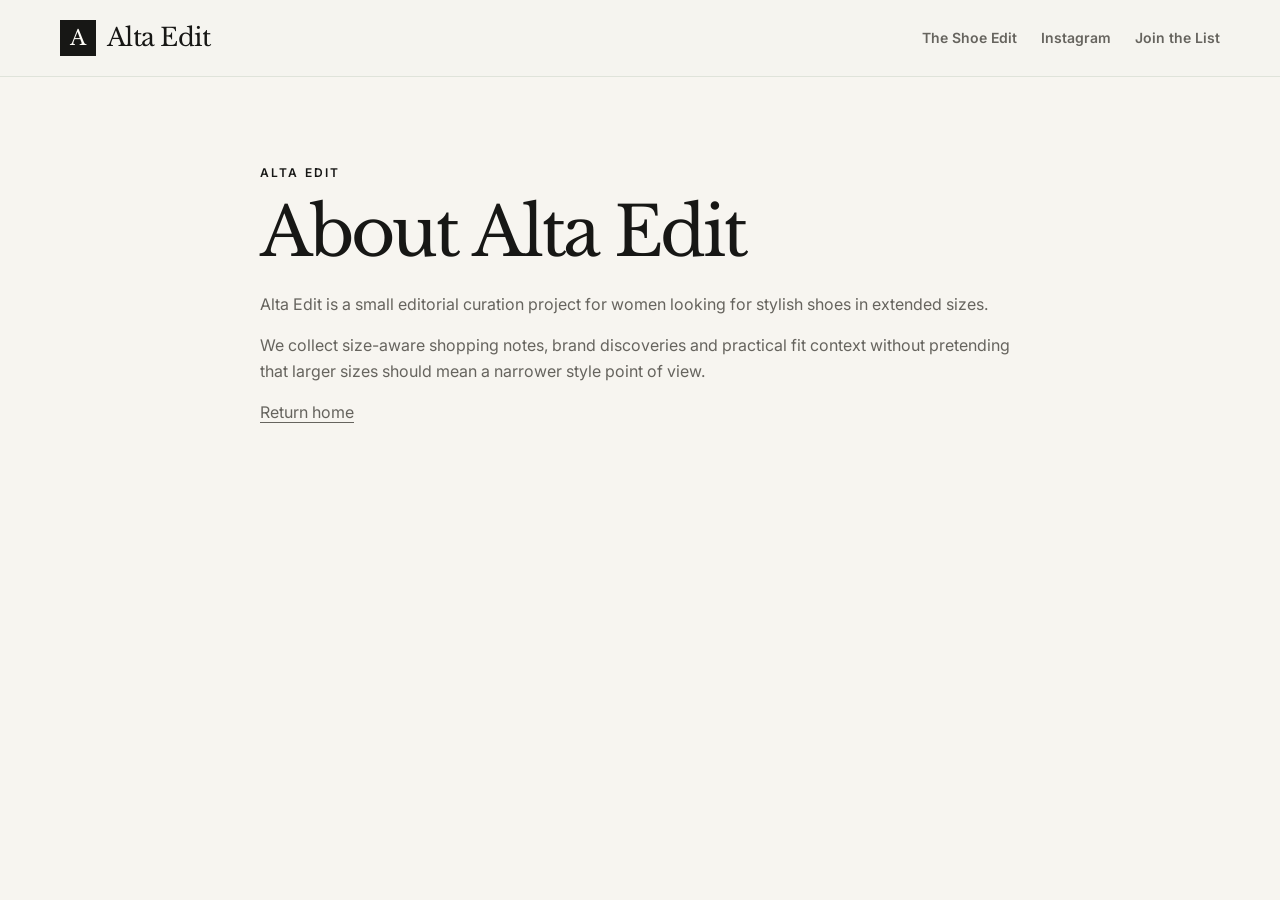
==== commit b84faf6d: "Refine Alta Edit editorial direction" ====
--- a/about.html
+++ b/about.html
@@ -3,35 +3,28 @@
 <head>
   <meta charset="utf-8" />
   <meta name="viewport" content="width=device-width, initial-scale=1" />
-  <title>About Alta Edit | Extended-Size Women’s Shoe Curation</title>
-  <meta name="description" content="Learn about Alta Edit, an editorial curation site for stylish women’s shoes in extended sizes and polished finds beyond the standard size run." />
-  <meta name="author" content="Alta Edit" />
-  <meta property="og:title" content="About Alta Edit" />
-  <meta property="og:description" content="Editorial curation for stylish women’s shoes beyond the standard size run." />
-  <meta property="og:type" content="website" />
-  <meta property="og:url" content="https://altaedit.com/about.html" />
-  <meta property="og:site_name" content="Alta Edit" />
-  <meta property="og:image" content="https://altaedit.com/assets/founder.png" />
-  <meta name="twitter:card" content="summary_large_image" />
+  <title>About Alta Edit | Alta Edit</title>
+  <meta name="description" content="Alta Edit is a small editorial curation project for women looking for stylish shoes in extended sizes." />
   <link rel="preconnect" href="https://fonts.googleapis.com" />
   <link rel="preconnect" href="https://fonts.gstatic.com" crossorigin />
-  <link href="https://fonts.googleapis.com/css2?family=Inter:wght@400;500;600;700&family=Libre+Baskerville:wght@400;700&display=swap" rel="stylesheet" />
+  <link href="https://fonts.googleapis.com/css2?family=Libre+Baskerville:wght@400;700&family=Inter:wght@400;500;600;700&display=swap" rel="stylesheet" />
   <link rel="stylesheet" href="styles.css" />
 </head>
 <body>
-  <a class="skip-link" href="#main">Skip to content</a>
-  <header class="site-header" data-header>
+  <header class="site-header">
     <nav class="nav container" aria-label="Main navigation">
-      <a href="/" class="brand" aria-label="Alta Edit home"><span class="brand-mark">A</span><span>Alta Edit</span></a>
-      <button class="nav-toggle" type="button" aria-expanded="false" aria-controls="nav-menu" data-nav-toggle><span class="sr-only">Open menu</span><span></span><span></span></button>
-      <div class="nav-menu" id="nav-menu" data-nav-menu><a href="/#shoe-edit">The Shoe Edit</a><a href="/#size-fit">Size &amp; Fit</a><a href="/contact.html">Contact</a><a href="https://www.instagram.com/altaedit.tall/" target="_blank" rel="noopener noreferrer">Instagram</a></div>
+      <a href="index.html" class="brand" aria-label="Alta Edit home"><span class="brand-mark">A</span><span>Alta Edit</span></a>
+      <div class="nav-menu"><a href="index.html#shoe-edit">The Shoe Edit</a><a href="index.html#latest-instagram">Instagram</a><a href="index.html#newsletter">Join the List</a></div>
     </nav>
   </header>
-  <main id="main" class="page-main">
-    <section class="section page-hero"><div class="container narrow"><p class="eyebrow">About</p><h1>Stylish shoes, beyond the standard size run.</h1><p class="hero-text">Alta Edit is an editorial curation project for women who need larger shoe sizes and still want refined, modern options.</p></div></section>
-    <section class="section page-content"><div class="container narrow"><p>We focus on stylish women’s shoes in extended sizes, typically EU 42 and above, with attention to design, materials, toe shape, fit clues and real availability.</p><p>Alta Edit does not sell shoes directly. Instead, it collects brands, retailer finds and practical shopping notes so the search feels less fragmented.</p><p>New discoveries are shared first on Instagram, with fuller product edits and guides developed over time.</p></div></section>
+  <main class="policy-page">
+    <div class="container policy-content">
+      <p class="eyebrow">Alta Edit</p>
+      <h1>About Alta Edit</h1>
+      <p>Alta Edit is a small editorial curation project for women looking for stylish shoes in extended sizes.</p>
+      <p>We collect size-aware shopping notes, brand discoveries and practical fit context without pretending that larger sizes should mean a narrower style point of view.</p>
+      <p><a href="index.html">Return home</a></p>
+    </div>
   </main>
-  <footer class="site-footer"><div class="container footer-grid"><div><a href="/" class="brand footer-brand"><span class="brand-mark">A</span><span>Alta Edit</span></a><p>Curated shoes, size and fit tools, and style finds for tall women.</p></div><div class="footer-links"><a href="/about.html">About</a><a href="/contact.html">Contact</a><a href="/affiliate-disclosure.html">Affiliate Disclosure</a><a href="/privacy-policy.html">Privacy Policy</a><a href="https://www.instagram.com/altaedit.tall/" target="_blank" rel="noopener noreferrer">Instagram</a></div></div></footer>
-  <script src="script.js"></script>
 </body>
 </html>
--- a/styles.css
+++ b/styles.css
@@ -1,18 +1,18 @@
 :root {
   --bg: #F7F5F0;
-  --surface: #FFFEFB;
-  --text: #1F211D;
-  --muted: #6F746D;
-  --accent: #5E6658;
-  --accent-dark: #3F463C;
-  --soft: #ECE8DF;
-  --border: #D9D5CB;
-  --border-strong: #BEB8AC;
+  --surface: #FFFDF8;
+  --text: #171715;
+  --muted: #66645E;
+  --accent: #2E332C;
+  --accent-dark: #171715;
+  --soft: #E6E1D7;
+  --border: #D8D2C7;
+  --border-strong: #BDB5A8;
   --white: #FFFFFF;
-  --shadow: 0 18px 45px rgba(31, 33, 29, 0.06);
-  --radius-lg: 18px;
-  --radius-md: 12px;
-  --radius-sm: 8px;
+  --shadow: 0 18px 48px rgba(23, 23, 21, 0.06);
+  --radius-lg: 12px;
+  --radius-md: 8px;
+  --radius-sm: 4px;
   --container: 1160px;
   --font-heading: "Libre Baskerville", Georgia, serif;
   --font-body: "Inter", system-ui, -apple-system, BlinkMacSystemFont, "Segoe UI", sans-serif;
@@ -34,7 +34,7 @@
   color: var(--text);
   font-family: var(--font-body);
   font-size: 16px;
-  line-height: 1.65;
+  line-height: 1.6;
 }
 
 body.menu-open {
@@ -69,7 +69,7 @@
 }
 
 .section {
-  padding: 76px 0;
+  padding: 78px 0;
 }
 
 .skip-link {
@@ -105,15 +105,15 @@
   position: sticky;
   top: 0;
   z-index: 50;
-  background: rgba(247, 245, 240, 0.9);
+  background: rgba(245, 244, 239, 0.86);
   backdrop-filter: blur(18px);
-  border-bottom: 1px solid rgba(217, 213, 203, 0.82);
+  border-bottom: 1px solid rgba(218, 223, 213, 0.8);
   transition: box-shadow 180ms ease, background 180ms ease;
 }
 
 .site-header.is-scrolled {
-  background: rgba(255, 254, 251, 0.94);
-  box-shadow: 0 10px 30px rgba(31, 33, 29, 0.05);
+  background: rgba(255, 254, 251, 0.92);
+  box-shadow: 0 12px 40px rgba(32, 35, 31, 0.07);
 }
 
 .nav {
@@ -126,23 +126,24 @@
 
 .brand {
   display: inline-flex;
-  align-items: baseline;
-  gap: 10px;
+  align-items: center;
+  gap: 11px;
   font-family: var(--font-heading);
-  font-size: 24px;
+  font-size: 25px;
+  font-weight: 400;
   letter-spacing: -0.03em;
 }
 
 .brand-mark {
   display: inline-grid;
   place-items: center;
-  width: 28px;
-  height: 28px;
-  border: 1px solid var(--text);
-  border-radius: 50%;
-  color: var(--text);
+  width: 36px;
+  height: 36px;
+  border-radius: 0;
+  background: var(--text);
+  color: var(--surface);
   font-family: var(--font-heading);
-  font-size: 15px;
+  font-size: 21px;
   line-height: 1;
 }
 
@@ -151,32 +152,25 @@
   align-items: center;
   gap: 24px;
   color: var(--muted);
-  font-size: 13px;
+  font-size: 14px;
   font-weight: 600;
-  letter-spacing: 0.02em;
-}
-
-.nav-menu a,
-.text-link,
-.category-card a,
-.footer-links a {
-  transition: color 180ms ease, border-color 180ms ease;
+}
+
+.nav-menu a {
+  transition: color 180ms ease;
 }
 
 .nav-menu a:hover,
-.nav-menu a:focus-visible,
-.footer-links a:hover,
-.text-link:hover,
-.category-card a:hover {
+.nav-menu a:focus-visible {
   color: var(--text);
 }
 
 .nav-toggle {
   display: none;
-  width: 42px;
-  height: 42px;
-  border: 1px solid var(--border);
-  border-radius: 50%;
+  width: 44px;
+  height: 44px;
+  border: 1px solid var(--border);
+  border-radius: var(--radius-sm);
   background: var(--surface);
   padding: 0;
   cursor: pointer;
@@ -185,40 +179,41 @@
 .nav-toggle span:not(.sr-only) {
   display: block;
   width: 18px;
-  height: 1px;
+  height: 2px;
   margin: 5px auto;
   background: var(--text);
+  border-radius: var(--radius-sm);
   transition: transform 180ms ease, opacity 180ms ease;
 }
 
 .nav-toggle[aria-expanded="true"] span:nth-child(2) {
-  transform: translateY(3px) rotate(45deg);
+  transform: translateY(3.5px) rotate(45deg);
 }
 
 .nav-toggle[aria-expanded="true"] span:nth-child(3) {
-  transform: translateY(-3px) rotate(-45deg);
+  transform: translateY(-3.5px) rotate(-45deg);
 }
 
 .hero {
   min-height: calc(100svh - 76px);
   display: grid;
   align-items: center;
-  padding-top: 70px;
-  padding-bottom: 70px;
+  padding-top: 72px;
+  padding-bottom: 72px;
 }
 
 .hero-grid {
   display: grid;
-  grid-template-columns: minmax(0, 1fr) minmax(320px, 0.66fr);
-  align-items: center;
-  gap: clamp(42px, 7vw, 92px);
+  grid-template-columns: minmax(0, 1.04fr) minmax(320px, 0.74fr);
+  align-items: center;
+  gap: clamp(34px, 6vw, 76px);
 }
 
 .eyebrow {
   margin-bottom: 16px;
   color: var(--accent-dark);
-  font-size: 11px;
-  font-weight: 700;
+  font-size: 12px;
+  font-weight: 600;
   letter-spacing: 0.18em;
   text-transform: uppercase;
 }
@@ -233,26 +228,25 @@
 }
 
 h1 {
-  max-width: 760px;
-  font-size: clamp(48px, 6.2vw, 84px);
+  max-width: 780px;
+  font-size: clamp(48px, 6.4vw, 86px);
   margin-bottom: 24px;
 }
 
 h2 {
-  font-size: clamp(34px, 4.5vw, 58px);
+  font-size: clamp(40px, 5vw, 66px);
   margin-bottom: 18px;
 }
 
 h3 {
   color: var(--text);
   font-size: 21px;
-  font-weight: 500;
-  line-height: 1.22;
+  line-height: 1.2;
   margin-bottom: 10px;
 }
 
 .hero-text {
-  max-width: 620px;
+  max-width: 650px;
   font-size: 18px;
 }
 
@@ -267,21 +261,26 @@
 
 .button {
   display: inline-flex;
-  min-height: 46px;
+  min-height: 48px;
   align-items: center;
   justify-content: center;
   border-radius: 0;
-  padding: 12px 18px;
-  font-size: 13px;
-  font-weight: 700;
+  padding: 13px 20px;
+  font-size: 14px;
+  font-weight: 600;
   border: 1px solid transparent;
-  letter-spacing: 0.02em;
-  transition: background 180ms ease, color 180ms ease, border-color 180ms ease;
+  transition: transform 180ms ease, box-shadow 180ms ease, background 180ms ease;
+}
+
+.button:hover,
+.button:focus-visible {
+  transform: translateY(-2px);
 }
 
 .button-primary {
-  background: var(--text);
+  background: var(--accent);
   color: var(--surface);
+  box-shadow: none;
 }
 
 .button-primary:hover,
@@ -292,46 +291,87 @@
 .button-secondary {
   color: var(--text);
   border-color: var(--border-strong);
+  background: rgba(255, 254, 251, 0.55);
+}
+
+.hero-card {
+  background: var(--surface);
+  border: 1px solid var(--border);
+  border-radius: var(--radius-lg);
+  box-shadow: var(--shadow);
+  padding: 24px;
+  min-height: 520px;
+  display: grid;
+  grid-template-rows: 1fr auto;
+  gap: 22px;
+  overflow: hidden;
+  position: relative;
+}
+
+.hero-card::before {
+  content: "";
+  position: absolute;
+  inset: 0;
+  border-radius: 0;
   background: transparent;
-}
-
-.button-secondary:hover,
-.button-secondary:focus-visible {
-  border-color: var(--text);
-}
-
-.hero-card {
-  display: grid;
-  gap: 18px;
-  padding: 0;
-  background: transparent;
-}
-
-.hero-image-placeholder {
-  min-height: 520px;
+  z-index: 0;
+}
+
+.hero-card > * {
+  position: relative;
+  z-index: 1;
+}
+
+.hero-card-top {
+  display: flex;
+  justify-content: space-between;
+  align-items: center;
+  gap: 12px;
 }
 
 .hero-card-label {
-  margin: 0 0 8px;
-  color: var(--accent-dark);
-  font-size: 11px;
-  font-weight: 700;
+  display: inline-flex;
+  align-items: center;
+  min-height: 34px;
+  border: 1px solid var(--border);
+  border-radius: var(--radius-sm);
+  background: rgba(255, 254, 251, 0.78);
+  color: var(--muted);
+  font-size: 12px;
+  font-weight: 600;
   letter-spacing: 0.16em;
+  line-height: 1;
+  padding: 0 13px;
   text-transform: uppercase;
 }
 
+
+.editorial-placeholder {
+  display: grid;
+  place-items: end start;
+  min-height: 360px;
+  padding: 22px;
+  border: 1px solid var(--border);
+  background: linear-gradient(135deg, #E9E4DA 0%, #F8F6F1 58%, #D7D0C4 100%);
+}
+
+.editorial-placeholder span {
+  max-width: 210px;
+  color: var(--muted);
+  font-size: 12px;
+  letter-spacing: 0.14em;
+  line-height: 1.5;
+  text-transform: uppercase;
+}
+
+.hero-card-content {
+  max-width: 360px;
+}
+
 .hero-card-content p:last-child {
-  max-width: 340px;
   margin-bottom: 0;
-  font-size: 15px;
-}
-
-.image-placeholder {
-  min-height: 270px;
-  border: 1px solid var(--border);
-  background:
-    linear-gradient(135deg, rgba(255, 254, 251, 0.35), rgba(31, 33, 29, 0.04)),
-    linear-gradient(180deg, #E6E1D7 0%, #F8F6F1 100%);
+  color: var(--muted);
+  font-size: 17px;
 }
 
 .fit-grid,
@@ -343,97 +383,8 @@
   align-items: start;
 }
 
-.section-header {
-  max-width: 780px;
-  margin-bottom: 34px;
-}
-
-.section-header p {
-  font-size: 17px;
-}
-
-.shoe-edit-section {
-  padding-top: 58px;
-}
-
-.shoe-edit-intro {
-  display: grid;
-  grid-template-columns: minmax(0, 1fr) 330px;
-  gap: 36px;
-  align-items: end;
-  margin-bottom: 34px;
-}
-
-.shoe-edit-intro .section-header {
-  margin-bottom: 0;
-}
-
-.disclosure-note {
-  max-width: 760px;
-  margin-top: 16px;
-  color: var(--muted);
-  font-size: 13px !important;
-}
-
-.criteria-note {
-  padding-top: 18px;
-  border-top: 1px solid var(--border);
-}
-
-.criteria-note span {
-  color: var(--accent-dark);
-  font-size: 11px;
-  font-weight: 700;
-  letter-spacing: 0.16em;
-  text-transform: uppercase;
-}
-
-.criteria-note p {
-  margin: 10px 0 0;
-  font-size: 14px;
-}
-
-.category-grid {
-  display: grid;
-  grid-template-columns: repeat(3, 1fr);
-  gap: 28px 22px;
-}
-
-.category-card {
-  min-height: 100%;
-  display: flex;
-  flex-direction: column;
-  padding-bottom: 6px;
-  border-bottom: 1px solid var(--border);
-}
-
-.category-card .image-placeholder {
-  min-height: 300px;
-  margin-bottom: 18px;
-}
-
-.category-card h3 {
-  font-family: var(--font-body);
-  font-size: 20px;
-}
-
-.category-card p {
-  margin-bottom: 22px;
-  font-size: 15px;
-}
-
-.category-card a {
-  width: fit-content;
-  margin-top: auto;
-  color: var(--accent-dark);
-  font-size: 13px;
-  font-weight: 700;
-  letter-spacing: 0.02em;
-  border-bottom: 1px solid currentColor;
-}
-
 .instagram-section {
-  padding-top: 62px;
+  padding-top: 42px;
 }
 
 .section-header-split {
@@ -450,79 +401,36 @@
 
 .text-link {
   color: var(--accent-dark);
-  font-size: 13px;
-  font-weight: 700;
-  border-bottom: 1px solid currentColor;
+  font-size: 14px;
+  font-weight: 600;
 }
 
 .instagram-grid {
   display: grid;
-  grid-template-columns: repeat(6, 1fr);
-  gap: 14px;
+  grid-template-columns: repeat(3, 1fr);
+  gap: 18px;
 }
 
 .instagram-card {
-  display: block;
-}
-
-.instagram-card .image-placeholder {
-  min-height: 180px;
+  min-height: 260px;
+  display: grid;
+  place-items: end start;
+  padding: 20px;
+  border: 1px solid var(--border);
+  border-radius: var(--radius-md);
+  background: #E6E1D7;
+}
+
+.instagram-card-muted {
+  background: #D8D2C7;
 }
 
 .instagram-card span {
-  display: block;
-  margin-top: 10px;
-  color: var(--accent-dark);
+  color: var(--muted);
   font-size: 11px;
-  font-weight: 700;
-  letter-spacing: 0.14em;
+  font-weight: 600;
+  letter-spacing: 0.16em;
   text-transform: uppercase;
-}
-
-.fit-section {
-  background: linear-gradient(180deg, transparent 0%, rgba(236, 232, 223, 0.5) 100%);
-}
-
-.fit-panel {
-  position: sticky;
-  top: 116px;
-}
-
-.fit-panel p:last-child {
-  font-size: 17px;
-}
-
-.tips-list {
-  display: grid;
-  gap: 0;
-  border-top: 1px solid var(--border);
-}
-
-.tip {
-  display: grid;
-  grid-template-columns: 100px 1fr;
-  gap: 22px;
-  align-items: start;
-  padding: 22px 0;
-  border-bottom: 1px solid var(--border);
-}
-
-.tip span {
-  color: var(--accent-dark);
-  font-size: 11px;
-  font-weight: 700;
-  letter-spacing: 0.14em;
-  text-transform: uppercase;
-}
-
-.tip h3 {
-  margin-bottom: 8px;
-  font-family: var(--font-body);
-  font-size: 18px;
-}
-
-.tip p {
-  margin-bottom: 0;
 }
 
 .founder-section {
@@ -534,11 +442,16 @@
   grid-template-columns: 220px 1fr;
   gap: 34px;
   align-items: center;
-  padding: 0;
+  padding: 24px;
+  border: 1px solid var(--border);
+  border-radius: var(--radius-lg);
+  background: var(--surface);
+  box-shadow: 0 18px 55px rgba(32, 35, 31, 0.06);
 }
 
 .founder-image-wrap {
   aspect-ratio: 1;
+  border-radius: var(--radius-md);
   overflow: hidden;
   background: var(--soft);
 }
@@ -555,7 +468,7 @@
 }
 
 .founder-copy h2 {
-  font-size: clamp(30px, 3.3vw, 46px);
+  font-size: clamp(32px, 3.4vw, 48px);
 }
 
 .founder-copy p {
@@ -566,14 +479,99 @@
   margin-bottom: 0;
 }
 
+.section-header {
+  max-width: 780px;
+  margin-bottom: 34px;
+}
+
+.section-header p {
+  font-size: 17px;
+}
+
+.category-grid {
+  display: grid;
+  grid-template-columns: repeat(3, 1fr);
+  gap: 18px;
+}
+
+.category-card {
+  min-height: 230px;
+  display: flex;
+  flex-direction: column;
+  padding: 26px;
+  background: var(--surface);
+  border: 1px solid var(--border);
+  border-radius: var(--radius-md);
+  box-shadow: none;
+}
+
+.tip span {
+  color: var(--accent-dark);
+  font-size: 12px;
+  font-weight: 600;
+  letter-spacing: 0.16em;
+  text-transform: uppercase;
+}
+
+.category-card h3 {
+  margin-top: 0;
+  font-size: 24px;
+}
+
+.category-card a {
+  width: fit-content;
+  margin-top: auto;
+  color: var(--accent-dark);
+  font-weight: 600;
+}
+
+.fit-section {
+  background: transparent;
+}
+
+.fit-panel {
+  position: sticky;
+  top: 116px;
+}
+
+.fit-panel p:last-child {
+  font-size: 17px;
+}
+
+.tips-list {
+  display: grid;
+  gap: 14px;
+}
+
+.tip {
+  display: grid;
+  grid-template-columns: 54px 1fr;
+  gap: 18px;
+  align-items: start;
+  background: var(--surface);
+  border: 1px solid var(--border);
+  border-radius: var(--radius-md);
+  padding: 24px;
+}
+
+.tip h3 {
+  margin-bottom: 8px;
+}
+
+.tip p {
+  margin-bottom: 0;
+}
+
 .newsletter-section {
   padding-top: 42px;
 }
 
 .newsletter-box {
-  border-top: 1px solid var(--border);
-  border-bottom: 1px solid var(--border);
-  padding: 42px 0;
+  background: var(--surface);
+  border: 1px solid var(--border);
+  border-radius: var(--radius-lg);
+  box-shadow: var(--shadow);
+  padding: 42px;
   align-items: center;
 }
 
@@ -585,18 +583,19 @@
 
 .newsletter-form input {
   width: 100%;
-  min-height: 50px;
-  border: 1px solid var(--border);
-  border-radius: 0;
-  background: var(--surface);
+  min-height: 52px;
+  border: 1px solid var(--border);
+  border-radius: var(--radius-sm);
+  background: var(--bg);
   color: var(--text);
   font: inherit;
-  padding: 0 16px;
+  padding: 0 18px;
   outline: none;
 }
 
 .newsletter-form input:focus {
-  border-color: var(--text);
+  border-color: var(--accent);
+  box-shadow: 0 0 0 4px rgba(127, 139, 118, 0.16);
 }
 
 .form-message {
@@ -609,7 +608,7 @@
 .site-footer {
   padding: 44px 0;
   border-top: 1px solid var(--border);
-  background: rgba(255, 254, 251, 0.48);
+  background: rgba(255, 254, 251, 0.45);
 }
 
 .footer-grid {
@@ -630,40 +629,17 @@
   gap: 20px;
   flex-wrap: wrap;
   color: var(--muted);
-  font-size: 13px;
+  font-size: 14px;
   font-weight: 600;
 }
 
-.narrow {
-  max-width: 820px;
-}
-
-.page-main .page-hero {
-  padding-bottom: 34px;
-}
-
-.page-content {
-  padding-top: 28px;
-}
-
-.page-content h2 {
-  margin-top: 34px;
-  font-size: clamp(28px, 3vw, 40px);
-}
-
-.page-content p {
-  font-size: 17px;
-}
-
-@media (max-width: 1100px) {
-  .instagram-grid {
-    grid-template-columns: repeat(3, 1fr);
-  }
+.footer-links a:hover {
+  color: var(--text);
 }
 
 @media (max-width: 900px) {
   .section {
-    padding: 62px 0;
+    padding: 64px 0;
   }
 
   .nav-toggle {
@@ -677,9 +653,11 @@
     inset: 76px 20px auto 20px;
     display: grid;
     gap: 0;
-    padding: 10px;
+    padding: 14px;
     background: var(--surface);
     border: 1px solid var(--border);
+    border-radius: var(--radius-md);
+    box-shadow: var(--shadow);
     opacity: 0;
     visibility: hidden;
     transform: translateY(-10px);
@@ -693,17 +671,21 @@
   }
 
   .nav-menu a {
-    padding: 13px 10px;
+    padding: 14px 12px;
+    border-radius: 14px;
+  }
+
+  .nav-menu a:hover {
+    background: var(--soft);
   }
 
   .hero {
     min-height: auto;
-    padding-top: 54px;
+    padding-top: 56px;
     padding-bottom: 42px;
   }
 
   .hero-grid,
-  .shoe-edit-intro,
   .section-header-split,
   .fit-grid,
   .newsletter-box,
@@ -712,20 +694,26 @@
     grid-template-columns: 1fr;
   }
 
-  .hero-image-placeholder {
-    min-height: 360px;
-  }
-
-  .category-grid {
-    grid-template-columns: repeat(2, 1fr);
+  .hero-card {
+    min-height: auto;
+    grid-template-rows: 1fr auto;
+  }
+
+  .hero-card-content {
+    max-width: none;
+  }
+
+  .founder-image-wrap {
+    max-width: 320px;
+  }
+
+  .category-grid,
+  .instagram-grid {
+    grid-template-columns: 1fr;
   }
 
   .fit-panel {
     position: static;
-  }
-
-  .founder-image-wrap {
-    max-width: 320px;
   }
 
   .newsletter-form {
@@ -743,7 +731,7 @@
   }
 
   .section {
-    padding: 52px 0;
+    padding: 54px 0;
   }
 
   .nav {
@@ -751,15 +739,15 @@
   }
 
   .brand {
-    font-size: 22px;
+    font-size: 23px;
   }
 
   h1 {
-    font-size: clamp(42px, 12.5vw, 54px);
+    font-size: clamp(42px, 13vw, 54px);
   }
 
   h2 {
-    font-size: 38px;
+    font-size: 42px;
   }
 
   .hero-actions,
@@ -768,23 +756,60 @@
     flex-direction: column;
   }
 
+  .hero-card {
+    gap: 18px;
+    padding: 20px;
+  }
+
+  .hero-card-top {
+    align-items: flex-start;
+    flex-direction: column;
+  }
+
   .button {
     width: 100%;
   }
 
-  .category-grid,
-  .instagram-grid {
-    grid-template-columns: 1fr;
-  }
-
-  .image-placeholder,
-  .category-card .image-placeholder,
-  .hero-image-placeholder {
-    min-height: 240px;
+  .newsletter-box,
+  .founder-card {
+    padding: 26px;
+  }
+
+  .category-card {
+    min-height: auto;
+  }
+
+  .instagram-card {
+    min-height: 190px;
   }
 
   .tip {
     grid-template-columns: 1fr;
-    gap: 8px;
-  }
-}
+  }
+}
+
+.affiliate-note {
+  margin-top: 12px;
+  font-size: 12px;
+}
+
+.policy-page {
+  padding: 86px 0;
+}
+
+.policy-content {
+  max-width: 760px;
+}
+
+.policy-content h1 {
+  font-size: clamp(42px, 6vw, 68px);
+}
+
+.policy-content h2 {
+  margin-top: 40px;
+  font-size: clamp(28px, 3.5vw, 38px);
+}
+
+.policy-content a {
+  border-bottom: 1px solid currentColor;
+}
